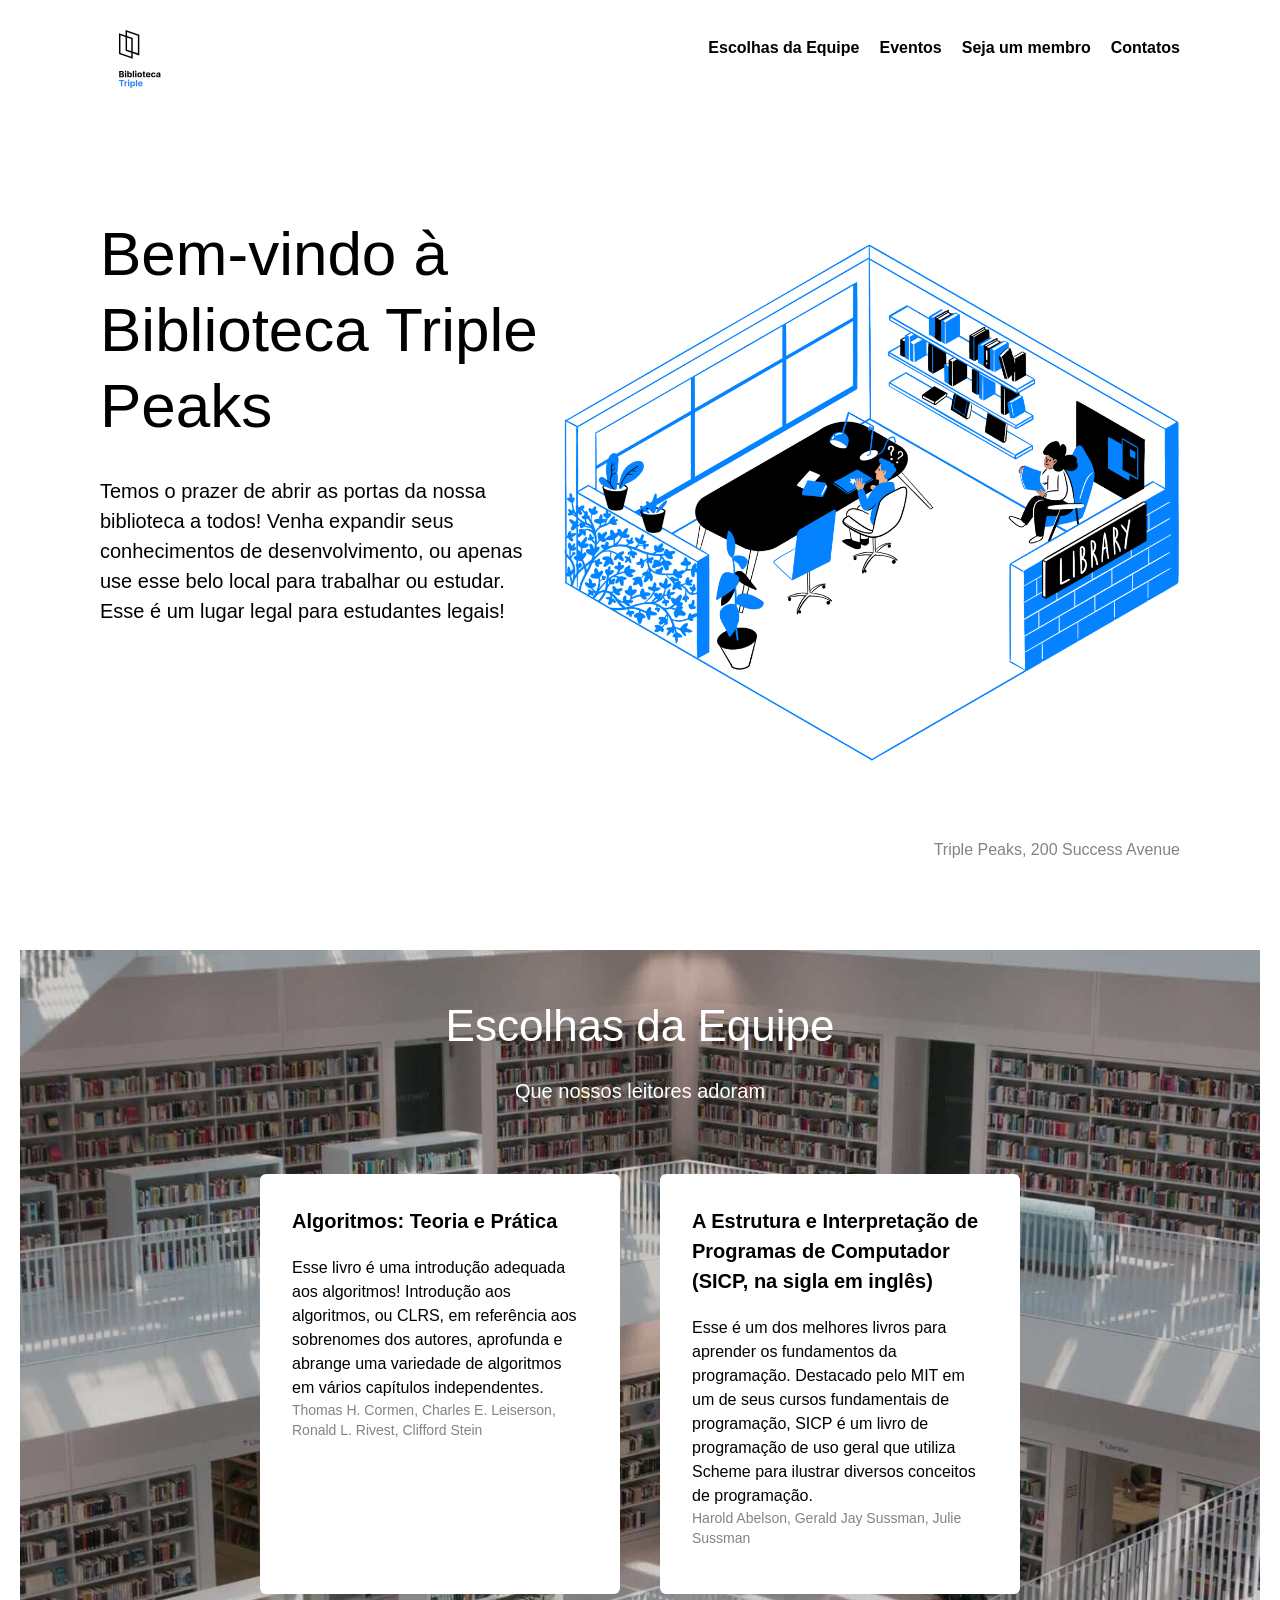
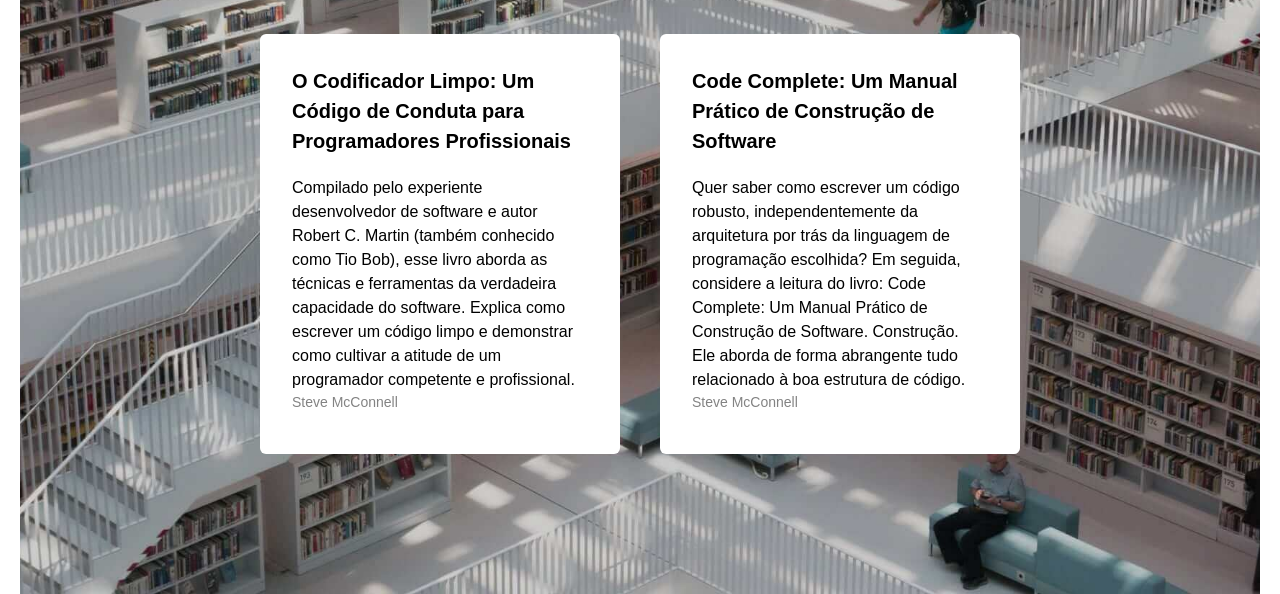
==== index.html @ 68cbc760 "inicia projeto com todos as configurações e arquivos organizados" ====
<!doctype html>
<html lang="pt">
  <head>
    <meta charset="UTF-8" />
    <meta name="viewport" content="width=device-width, initial-scale=1.0" />
    <title>Biblioteca Triple Peaks</title>
    <link rel="shortcut icon" href="favicon.ico" />
    <link rel="stylesheet" href="./vendor/normalize.css" />
    <link rel="stylesheet" href="./styles/style.css" />
  </head>

  <body>
    <div class="page">
      <header class="header">
        <nav class="nav">
          <img
            src="./images/logo.svg"
            alt="Logotipo da Biblioteca Triple Peaks"
            class="nav__logo"
          />
          <ul class="nav__links">
            <li>
              <a class="nav__link" href="#staff">Escolhas da Equipe</a>
            </li>
            <li>
              <a class="nav__link" href="#events">Eventos</a>
            </li>
            <li>
              <a class="nav__link" href="#membership">Seja um membro</a>
            </li>
            <li>
              <a class="nav__link" href="#about">Contatos</a>
            </li>
          </ul>
        </nav>
        <div class="header__content">
          <div>
            <h1 class="header__title">Bem-vindo à Biblioteca Triple Peaks</h1>
            <p class="header__description">
              Temos o prazer de abrir as portas da nossa biblioteca a todos!
              Venha expandir seus conhecimentos de desenvolvimento, ou apenas
              use esse belo local para trabalhar ou estudar. Esse é um lugar
              legal para estudantes legais!
            </p>
          </div>
          <img
            src="./images/inside_the_library.png"
            alt="Ilustração 'Dentro da biblioteca'"
            class="header__image"
          />
        </div>
        <div class="header__footer">
          <p class="header__address">Triple Peaks, 200 Success Avenue</p>
        </div>
      </header>

      <main class="content">
        <section class="staff">
          <h2 class="staff__title">Escolhas da Equipe</h2>
          <p class="staff__subtitle">Que nossos leitores adoram</p>
          <ul class="staff__cards">
            <li class="card">
              <div class="card__content">
                <h3 class="card__title">Algoritmos: Teoria e Prática</h3>
                <p class="card__text">
                  Esse livro é uma introdução adequada aos algoritmos!
                  Introdução aos algoritmos, ou CLRS, em referência aos
                  sobrenomes dos autores, aprofunda e abrange uma variedade de
                  algoritmos em vários capítulos independentes.
                </p>
                <p class="card__footer">
                  Thomas H. Cormen, Charles E. Leiserson, Ronald L. Rivest,
                  Clifford Stein
                </p>
              </div>
            </li>

            <li class="card">
              <div class="card__content">
                <h3 class="card__title">
                  A Estrutura e Interpretação de Programas de Computador (SICP,
                  na sigla em inglês)
                </h3>
                <p class="card__text">
                  Esse é um dos melhores livros para aprender os fundamentos da
                  programação. Destacado pelo MIT em um de seus cursos
                  fundamentais de programação, SICP é um livro de programação de
                  uso geral que utiliza Scheme para ilustrar diversos conceitos
                  de programação.
                </p>
                <p class="card__footer">
                  Harold Abelson, Gerald Jay Sussman, Julie Sussman
                </p>
              </div>
            </li>

            <li class="card">
              <div class="card__content">
                <h3 class="card__title">
                  O Codificador Limpo: Um Código de Conduta para Programadores
                  Profissionais
                </h3>
                <p class="card__text">
                  Compilado pelo experiente desenvolvedor de software e autor
                  Robert C. Martin (também conhecido como Tio Bob), esse livro
                  aborda as técnicas e ferramentas da verdadeira capacidade do
                  software. Explica como escrever um código limpo e demonstrar
                  como cultivar a atitude de um programador competente e
                  profissional.
                </p>
                <p class="card__footer">Steve McConnell</p>
              </div>
            </li>

            <li class="card">
              <div class="card__content">
                <h3 class="card__title">
                  Code Complete: Um Manual Prático de Construção de Software
                </h3>
                <p class="card__text">
                  Quer saber como escrever um código robusto, independentemente
                  da arquitetura por trás da linguagem de programação escolhida?
                  Em seguida, considere a leitura do livro: Code Complete: Um
                  Manual Prático de Construção de Software. Construção. Ele
                  aborda de forma abrangente tudo relacionado à boa estrutura de
                  código.
                </p>
                <p class="card__footer">Steve McConnell</p>
              </div>
            </li>
          </ul>
        </section>
      </main>
    </div>
  </body>
</html>
---- styles/style.css ----
.page {
  max-width: 1600px;
  margin: 0 auto;
  font-family: Arial, sans-serif;
  font-size: 16px;
  line-height: 20px;
  padding: 0 20px;
}
.header {
  display: flex;
  flex-direction: column;
  height: 100vh;
  min-height: 720px;
  padding: 30px 80px 40px;
  position: relative;
  box-sizing: border-box;
}
.nav {
  display: flex;
  justify-content: space-between;
}
.nav__logo {
  width: 80px;
  height: 58px;
}
.nav__links {
  display: flex;
  column-gap: 20px;
  list-style-type: none;
  padding: 0;
  margin: 8px 0 0;
}
.nav__link {
  color: #000000;
  text-decoration: none;
  font-weight: bold;
}
.header__content {
  display: flex;
  justify-content: space-between;
  margin-top: 128px;
}
.header__title {
  font-size: 62px;
  line-height: 76px;
  font-weight: 500;
  margin: 0;
  margin-top: 0;
  margin-bottom: 32px;
  max-width: 635px;
}
.header__description {
  font-size: 20px;
  line-height: 30px;
  margin: 0;
  margin-top: 0;
  max-width: 515px;
}
.header__image {
  max-width: 636px;
  width: 100%;
  height: auto;
  object-fit: contain;
}
.header__footer {
  margin-top: auto;
  width: 100%;
  display: flex;
  align-items: center;
  justify-content: flex-end;
  box-sizing: border-box;
}
.header__link {
  color: #2f80ed;
  text-decoration: none;
}
.header__address {
  margin: 0;
  color: #838383;
}
.staff {
  background-image: url("../images/staff_picks_background.jpg");
  background-position: center 50px;
  background-size: cover;
  background-repeat: no-repeat;
  padding: 100px 0 140px;
}
.staff__title {
  text-align: center;
  font-size: 44px;
  line-height: 52px;
  font-weight: 400;
  margin: 0 0 24px;
  color: #ffffff;
}
.staff__subtitle {
  text-align: center;
  font-size: 20px;
  line-height: 30px;
  font-weight: 400;
  margin: 0;
  color: #ffffff;
}
.staff__cards {
  display: flex;
  flex-wrap: wrap;
  justify-content: center;
  gap: 40px;
  max-width: 760px;
  margin: 68px auto 0;
  list-style-type: none;
  padding: 0;
}
.card {
  background-color: #fff;
  border-radius: 6px;
  padding: 32px 40px 20px 32px;
  box-sizing: border-box;
  width: 360px;
  height: 420px;
  color: #000000;
  display: flex;
  flex-direction: column;
}
.card__content {
  width: 100%;
  height: 100%;
  display: flex;
  flex-direction: column;
}
.card__title {
  font-size: 20px;
  line-height: 30px;
  font-weight: 700;
  margin: 0;
}
.card__text {
  margin: 20px 0 0;
  font-size: 16px;
  line-height: 24px;
}
.card__footer {
  font-size: 14px;
  line-height: 20px;
  color: #838383;
  margin: 0;
}
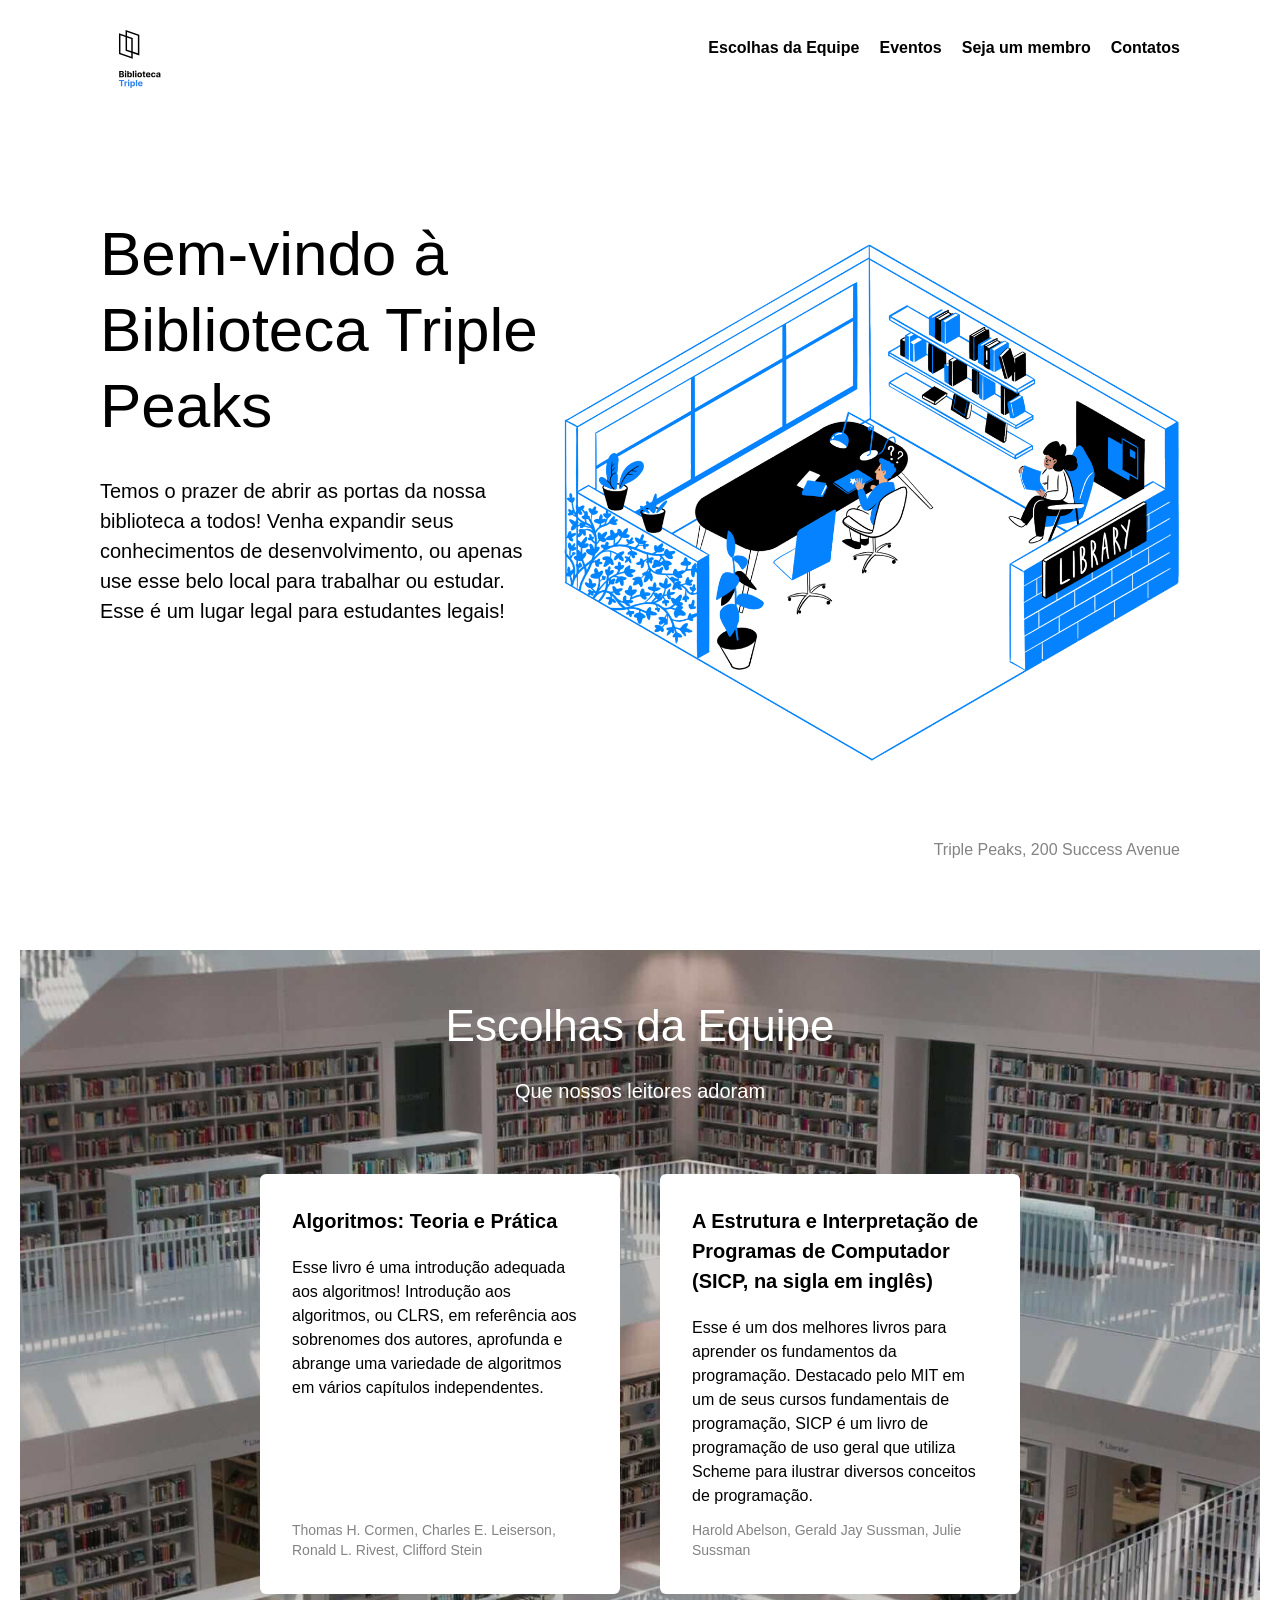
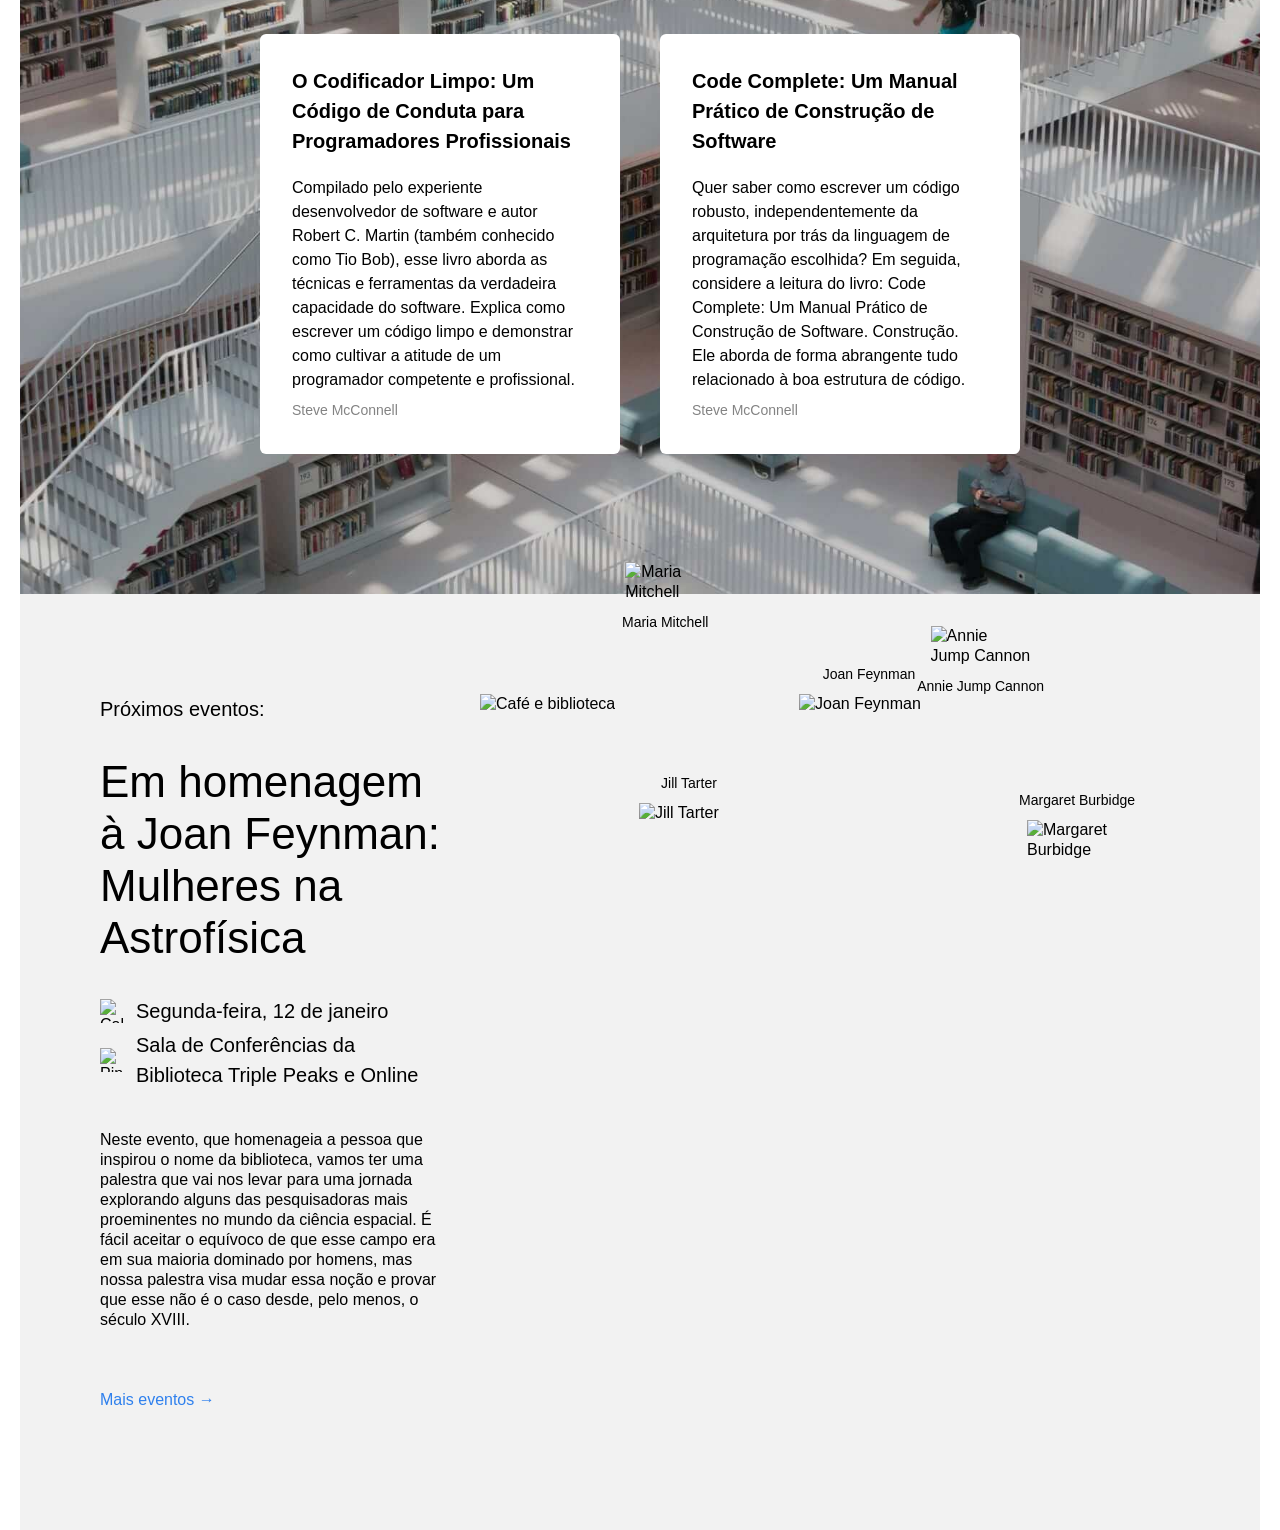
==== commit 2393def0: "Fix: estrutura do html de eventos e ajustes no css dos cartões" ====
--- a/index.html
+++ b/index.html
@@ -55,7 +55,7 @@
       </header>
 
       <main class="content">
-        <section class="staff">
+        <section class="staff" id="staff">
           <h2 class="staff__title">Escolhas da Equipe</h2>
           <p class="staff__subtitle">Que nossos leitores adoram</p>
           <ul class="staff__cards">
@@ -130,6 +130,91 @@
             </li>
           </ul>
         </section>
+        <section class="events" id="events">
+          <div class="events__content">
+            <h2 class="events__heading">Próximos eventos:</h2>
+            <h3 class="events__title">
+              Em homenagem à Joan Feynman: Mulheres na Astrofísica
+            </h3>
+            <div class="event-info events__info-section">
+              <div class="event-info__item">
+                <img
+                  src="./images/icon_calendar.svg"
+                  alt="Calendar icon"
+                  class="event-info__icon"
+                />
+                <p class="event-info__text">Segunda-feira, 12 de janeiro</p>
+              </div>
+              <div class="event-info__item">
+                <img
+                  src="./images/icon_pin.svg"
+                  alt="Pin icon"
+                  class="event-info__icon"
+                />
+                <p class="event-info__text">
+                  Sala de Conferências da Biblioteca Triple Peaks e Online
+                </p>
+              </div>
+            </div>
+            <p class="events__description">
+              Neste evento, que homenageia a pessoa que inspirou o nome da
+              biblioteca, vamos ter uma palestra que vai nos levar para uma
+              jornada explorando alguns das pesquisadoras mais proeminentes no
+              mundo da ciência espacial. É fácil aceitar o equívoco de que esse
+              campo era em sua maioria dominado por homens, mas nossa palestra
+              visa mudar essa noção e provar que esse não é o caso desde, pelo
+              menos, o século XVIII.
+            </p>
+            <a href="#" class="events__more">Mais eventos &rarr;</a>
+          </div>
+          <div class="events__cover">
+            <img
+              src="./images/cafe.png"
+              alt="Café e biblioteca"
+              class="events__image"
+            />
+            <div class="person person_name_feynman">
+              <p class="person__caption">Joan Feynman</p>
+              <img
+                src="./images/person_feynman.png"
+                alt="Joan Feynman"
+                class="person__image person__image_size_l"
+              />
+            </div>
+            <div class="person person_name_burbidge">
+              <p class="person__caption">Margaret Burbidge</p>
+              <img
+                src="./images/person_burbidge.png"
+                alt="Margaret Burbidge"
+                class="person__image person__image_size_m"
+              />
+            </div>
+            <div class="person person_name_cannon">
+              <img
+                src="./images/person_cannon.png"
+                alt="Annie Jump Cannon"
+                class="person__image person__image_size_m"
+              />
+              <p class="person__caption">Annie Jump Cannon</p>
+            </div>
+            <div class="person person_name_mitchell">
+              <img
+                src="./images/person_mitchell.png"
+                alt="Maria Mitchell"
+                class="person__image person__image_size_s"
+              />
+              <p class="person__caption">Maria Mitchell</p>
+            </div>
+            <div class="person person_name_tarter">
+              <p class="person__caption">Jill Tarter</p>
+              <img
+                src="./images/person_tarter.png"
+                alt="Jill Tarter"
+                class="person__image person__image_size_m"
+              />
+            </div>
+          </div>
+        </section>
       </main>
     </div>
   </body>
--- a/styles/style.css
+++ b/styles/style.css
@@ -143,5 +143,134 @@
   font-size: 14px;
   line-height: 20px;
   color: #838383;
-  margin: 0;
-}
+  margin-top: auto;
+}
+.events {
+  padding: 100px 0 120px 80px;
+  display: flex;
+  align-items: flex-start;
+  justify-content: space-between;
+  box-sizing: border-box;
+  background-color: #f2f2f2;
+  gap: 40px;
+}
+
+.events__content {
+  flex-basis: 580px;
+}
+
+.events__heading {
+  font-size: 20px;
+  font-weight: 500;
+  line-height: 30px;
+  margin: 0;
+}
+
+.events__title {
+  font-size: 44px;
+  font-weight: 500;
+  line-height: 52px;
+  margin: 32px 0 0;
+}
+
+.events__info-section {
+  margin-top: 32px;
+}
+
+.event-info__item {
+  display: flex;
+  align-items: center;
+  margin-bottom: 4px;
+  font-weight: 500;
+}
+
+.event-info__icon {
+  background-repeat: no-repeat;
+  background-position: center;
+  margin-right: 12px;
+  width: 24px;
+  height: 24px;
+}
+
+.event-info__text {
+  font-size: 20px;
+  font-weight: 500;
+  line-height: 30px;
+  margin: 0;
+}
+
+.events__description {
+  margin: 40px 0 60px;
+}
+
+.events__more {
+  color: #2f80ed;
+  text-decoration: none;
+}
+
+.events__cover {
+  flex-grow: 1;
+  flex-shrink: 0;
+  flex-basis: 780px;
+  max-width: 780px;
+  position: relative;
+}
+
+.events__image {
+  max-width: 100%;
+}
+
+.person {
+  position: absolute;
+  display: flex;
+  align-items: center;
+  flex-direction: column;
+  gap: 10px;
+}
+
+.person_name_feynman {
+  top: -30px;
+  left: 319px;
+}
+
+.person_name_burbidge {
+  top: 96px;
+  right: 125px;
+}
+
+.person_name_cannon {
+  bottom: 18px;
+  right: 216px;
+}
+
+.person_name_mitchell {
+  bottom: 82px;
+  left: 142px;
+}
+
+.person_name_tarter {
+  top: 79px;
+  left: 159px;
+}
+
+.person__image {
+  max-width: 100%;
+}
+
+.person__image_size_l {
+  width: 140px;
+}
+
+.person__image_size_m {
+  width: 100px;
+}
+
+.person__image_size_s {
+  width: 80px;
+}
+
+.person__caption {
+  text-align: center;
+  font-size: 14px;
+  margin: 0;
+}
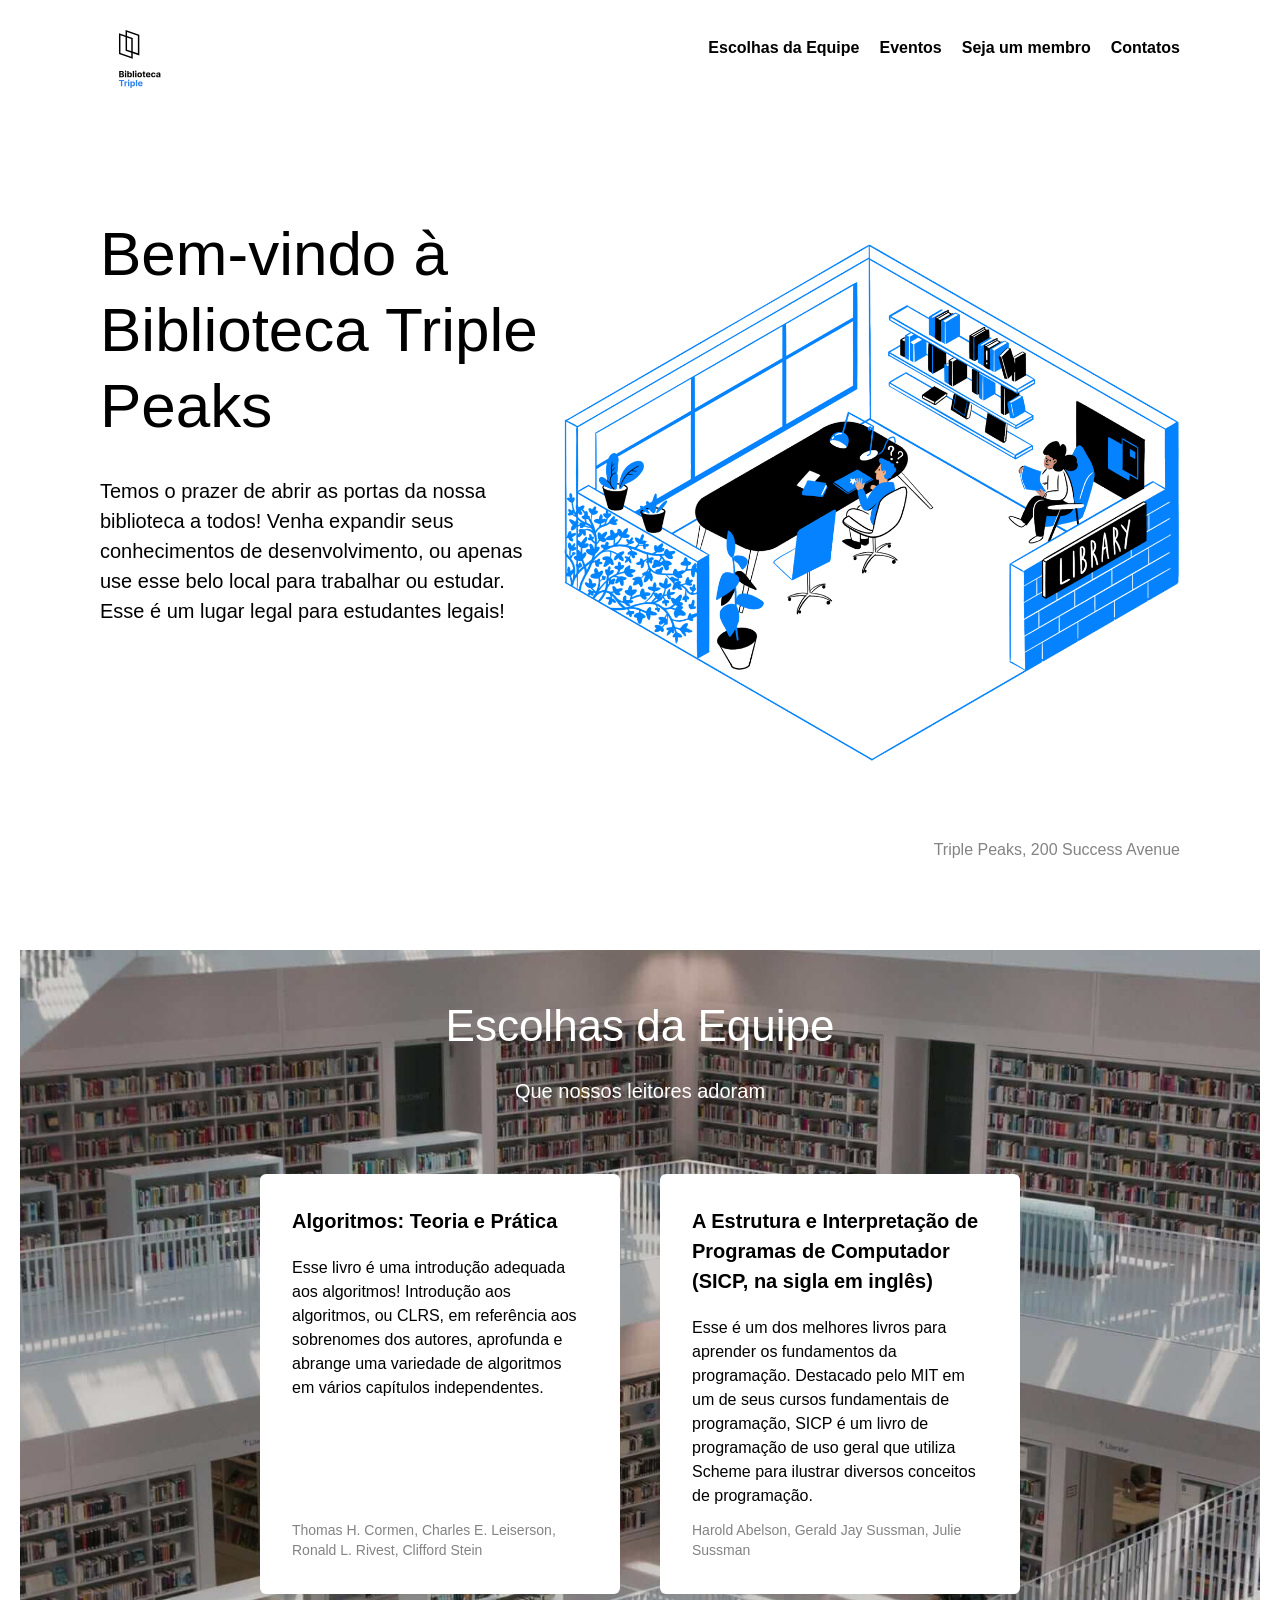
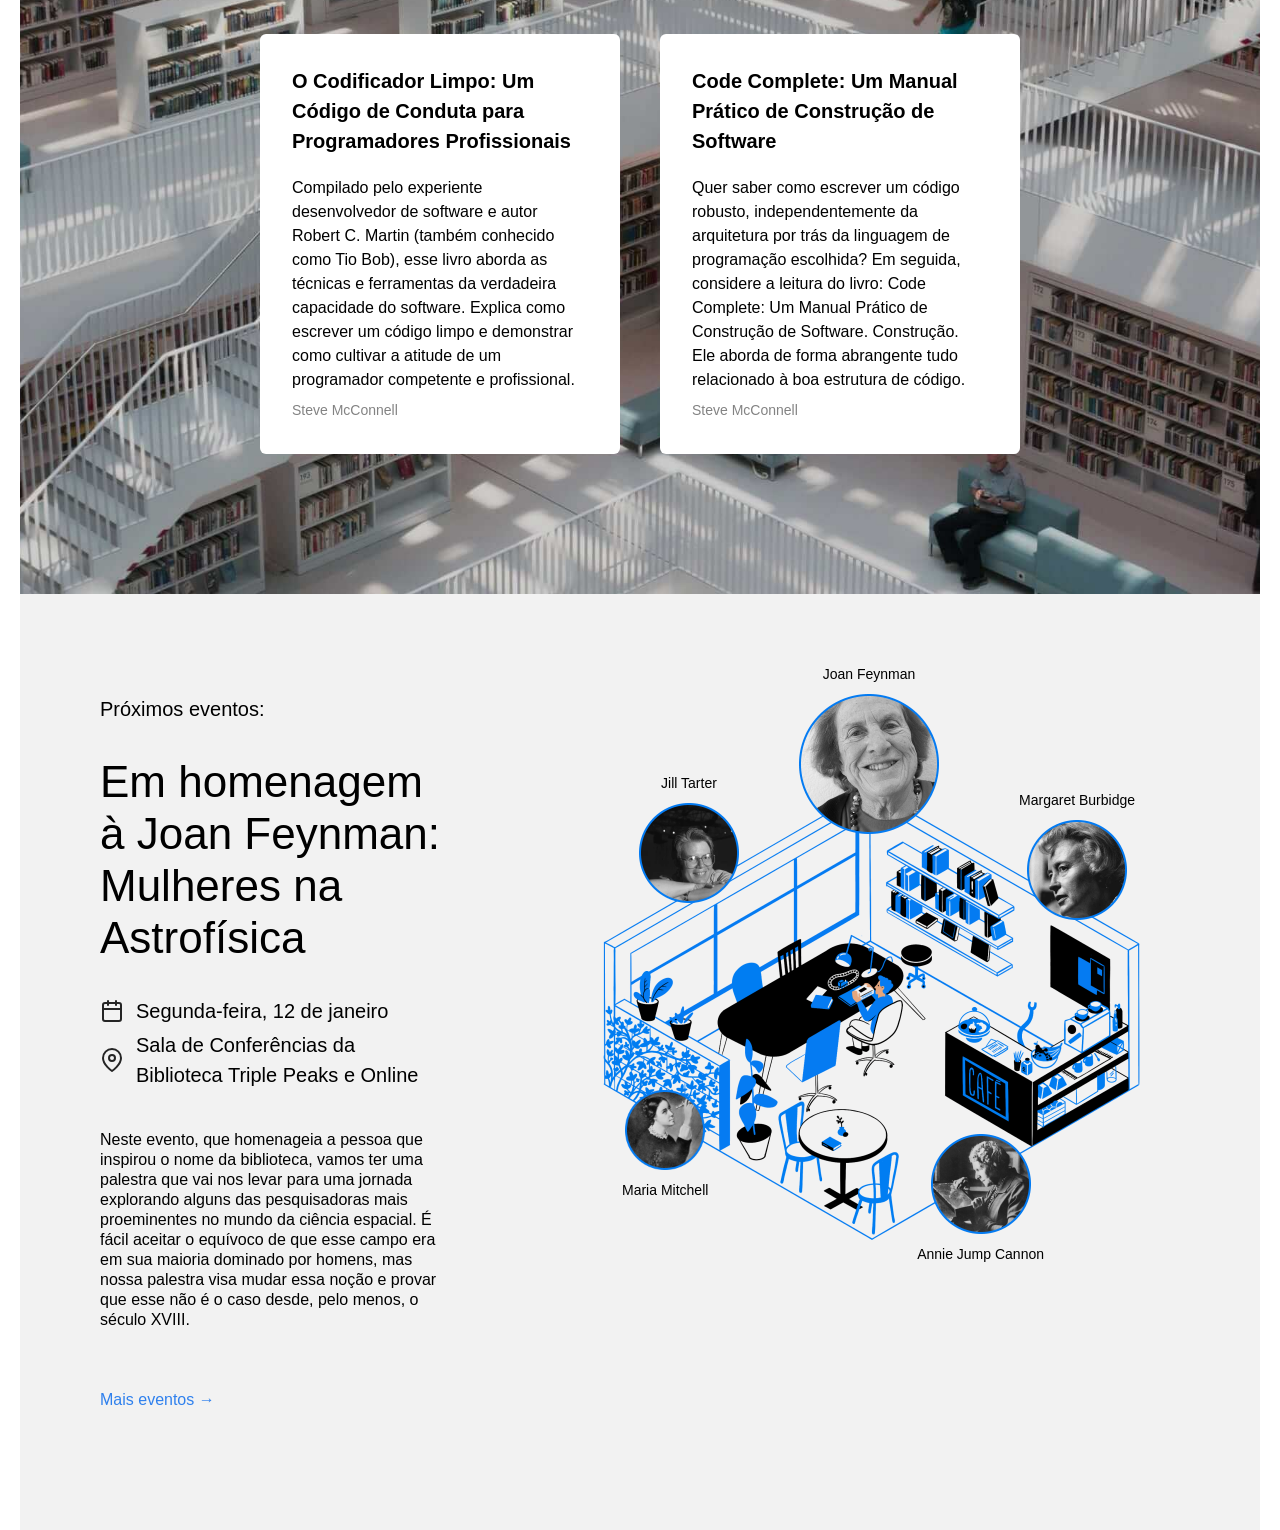
==== commit 10d2a259: "Fix padronizar ordem do html e inverte ordem visual das cientistas via css" ====
--- a/index.html
+++ b/index.html
@@ -130,6 +130,7 @@
             </li>
           </ul>
         </section>
+
         <section class="events" id="events">
           <div class="events__content">
             <h2 class="events__heading">Próximos eventos:</h2>
@@ -190,20 +191,20 @@
               />
             </div>
             <div class="person person_name_cannon">
+              <p class="person__caption">Annie Jump Cannon</p>
               <img
                 src="./images/person_cannon.png"
                 alt="Annie Jump Cannon"
                 class="person__image person__image_size_m"
               />
-              <p class="person__caption">Annie Jump Cannon</p>
             </div>
             <div class="person person_name_mitchell">
+              <p class="person__caption">Maria Mitchell</p>
               <img
                 src="./images/person_mitchell.png"
                 alt="Maria Mitchell"
                 class="person__image person__image_size_s"
               />
-              <p class="person__caption">Maria Mitchell</p>
             </div>
             <div class="person person_name_tarter">
               <p class="person__caption">Jill Tarter</p>
--- a/styles/style.css
+++ b/styles/style.css
@@ -241,11 +241,13 @@
 .person_name_cannon {
   bottom: 18px;
   right: 216px;
+  flex-direction: column-reverse;
 }
 
 .person_name_mitchell {
   bottom: 82px;
   left: 142px;
+  flex-direction: column-reverse;
 }
 
 .person_name_tarter {
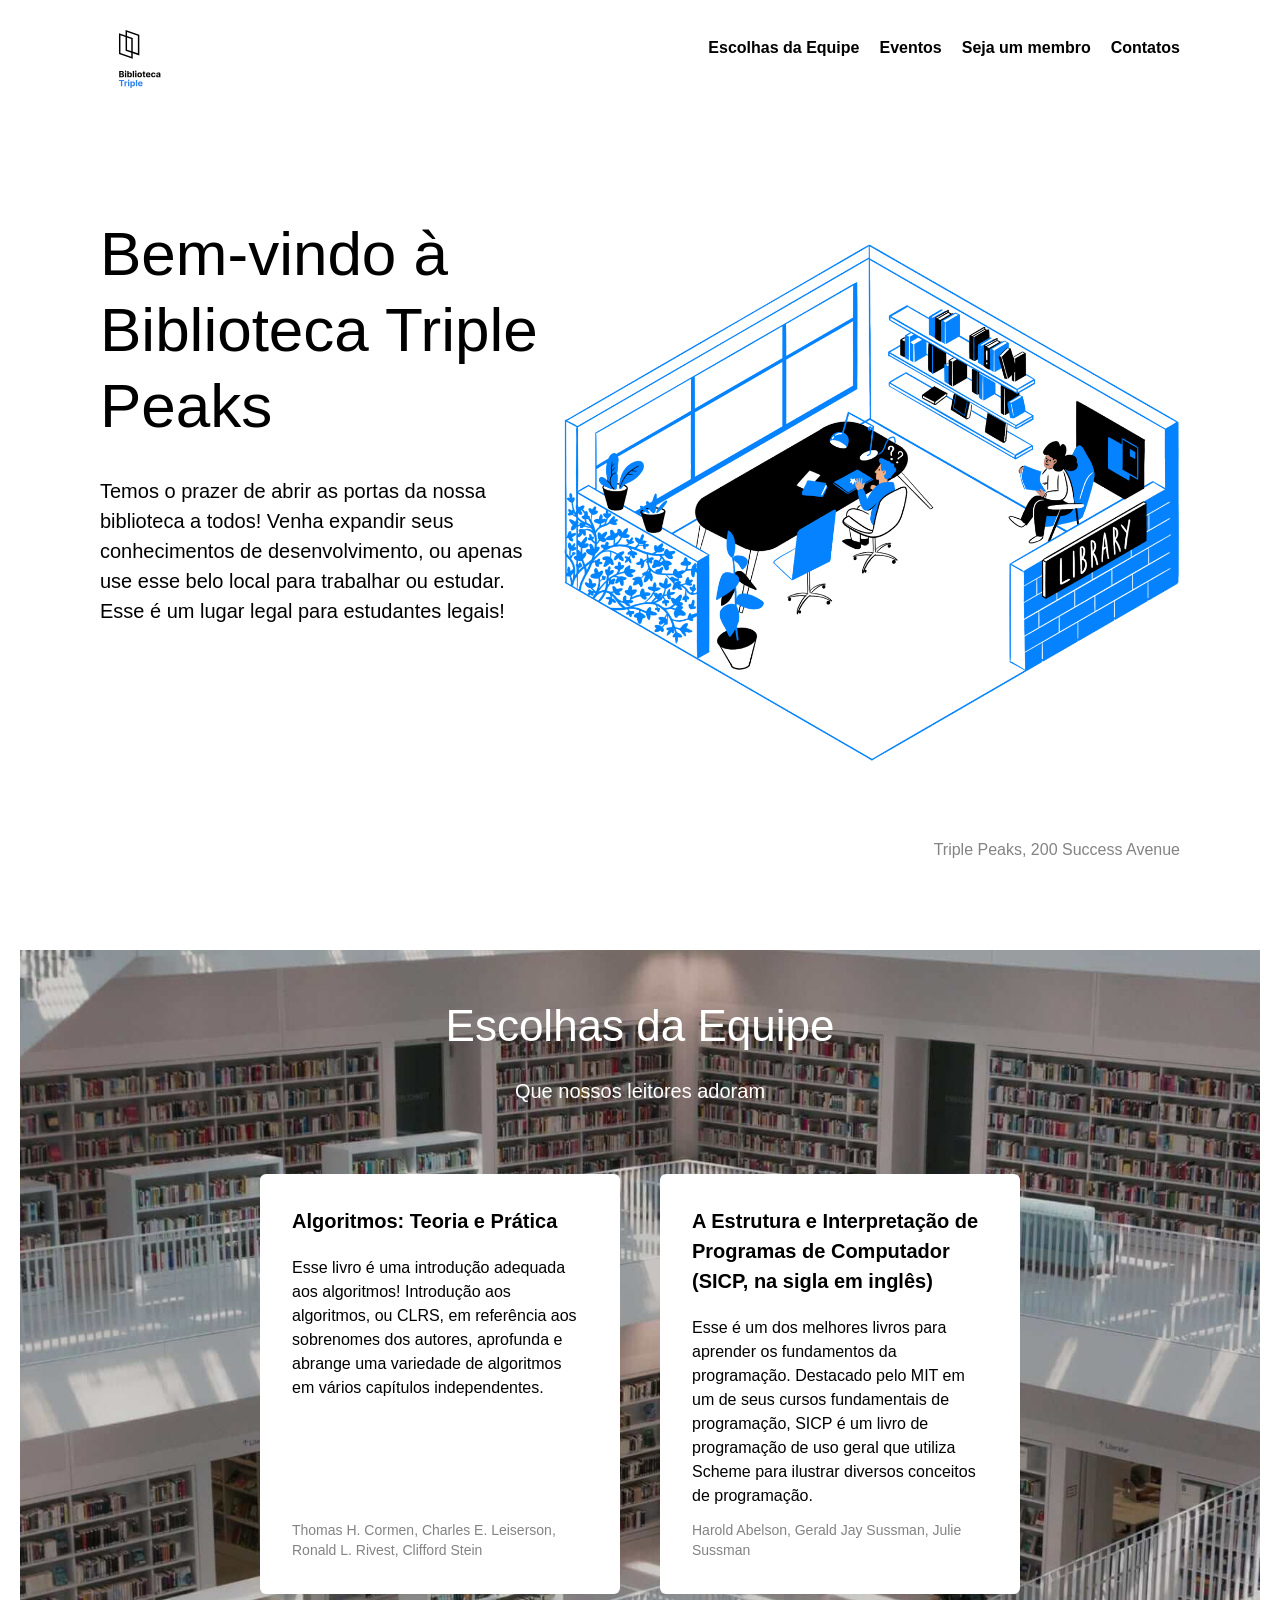
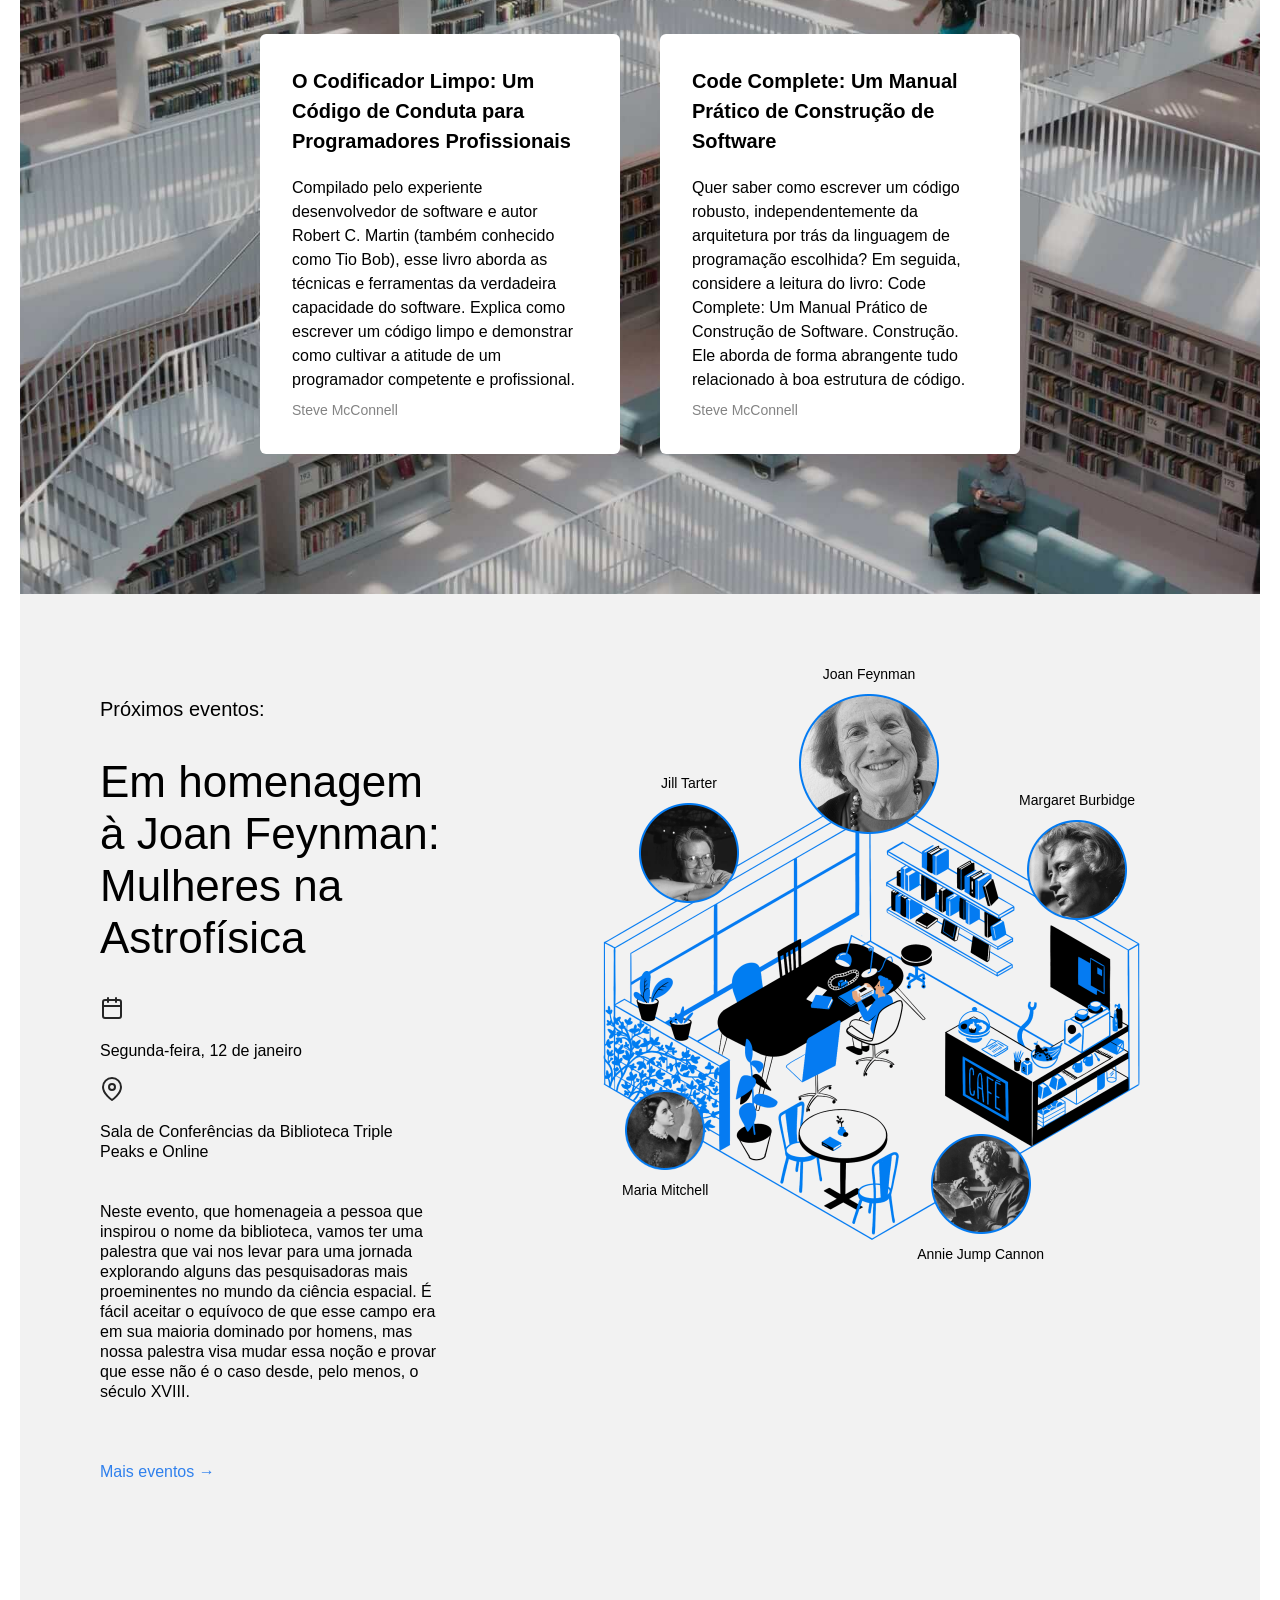
==== commit 960d780c: "corrige estrutura HTML e classes person" ====
--- a/index.html
+++ b/index.html
@@ -137,22 +137,22 @@
             <h3 class="events__title">
               Em homenagem à Joan Feynman: Mulheres na Astrofísica
             </h3>
-            <div class="event-info events__info-section">
-              <div class="event-info__item">
+            <div class="events-info events__info-section">
+              <div class="events-info__item">
                 <img
                   src="./images/icon_calendar.svg"
                   alt="Calendar icon"
-                  class="event-info__icon"
+                  class="events-info__icon"
                 />
-                <p class="event-info__text">Segunda-feira, 12 de janeiro</p>
-              </div>
-              <div class="event-info__item">
+                <p class="events-info__text">Segunda-feira, 12 de janeiro</p>
+              </div>
+              <div class="events-info__item">
                 <img
                   src="./images/icon_pin.svg"
                   alt="Pin icon"
-                  class="event-info__icon"
+                  class="events-info__icon"
                 />
-                <p class="event-info__text">
+                <p class="events-info__text">
                   Sala de Conferências da Biblioteca Triple Peaks e Online
                 </p>
               </div>
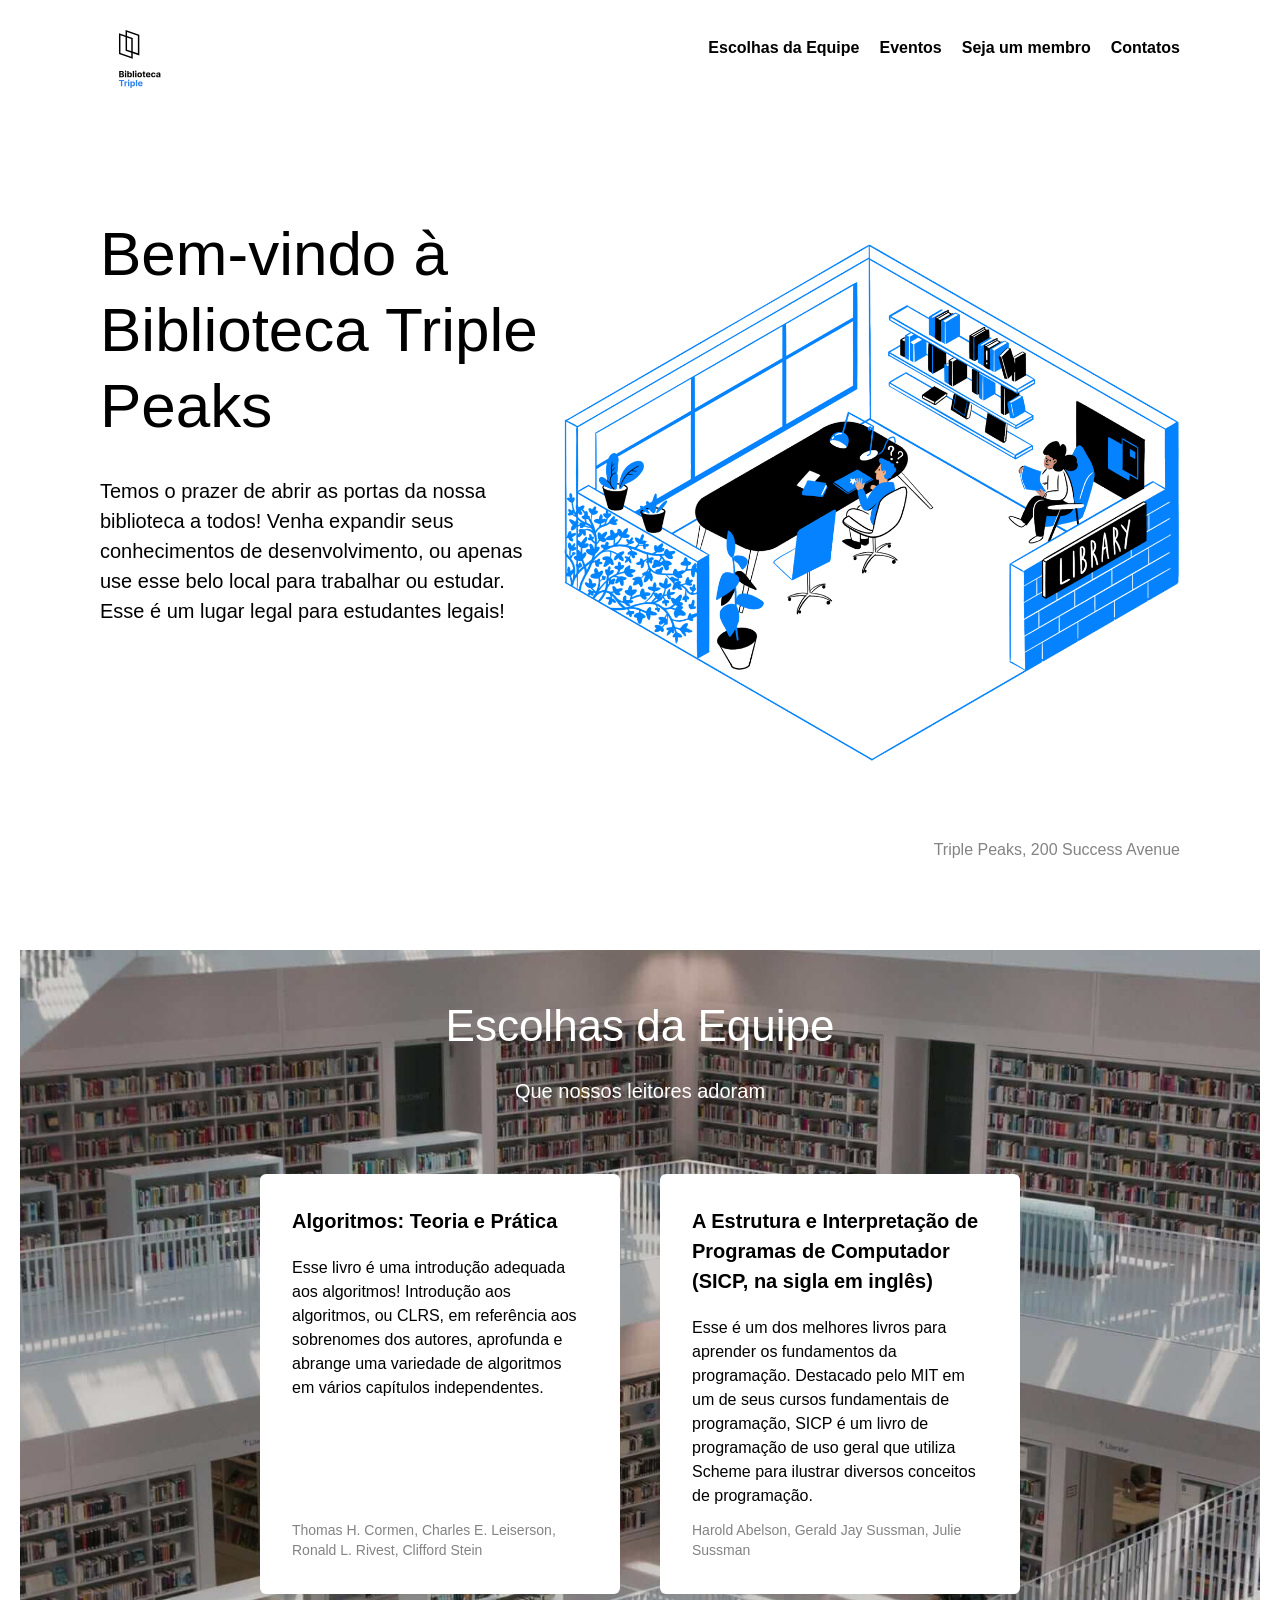
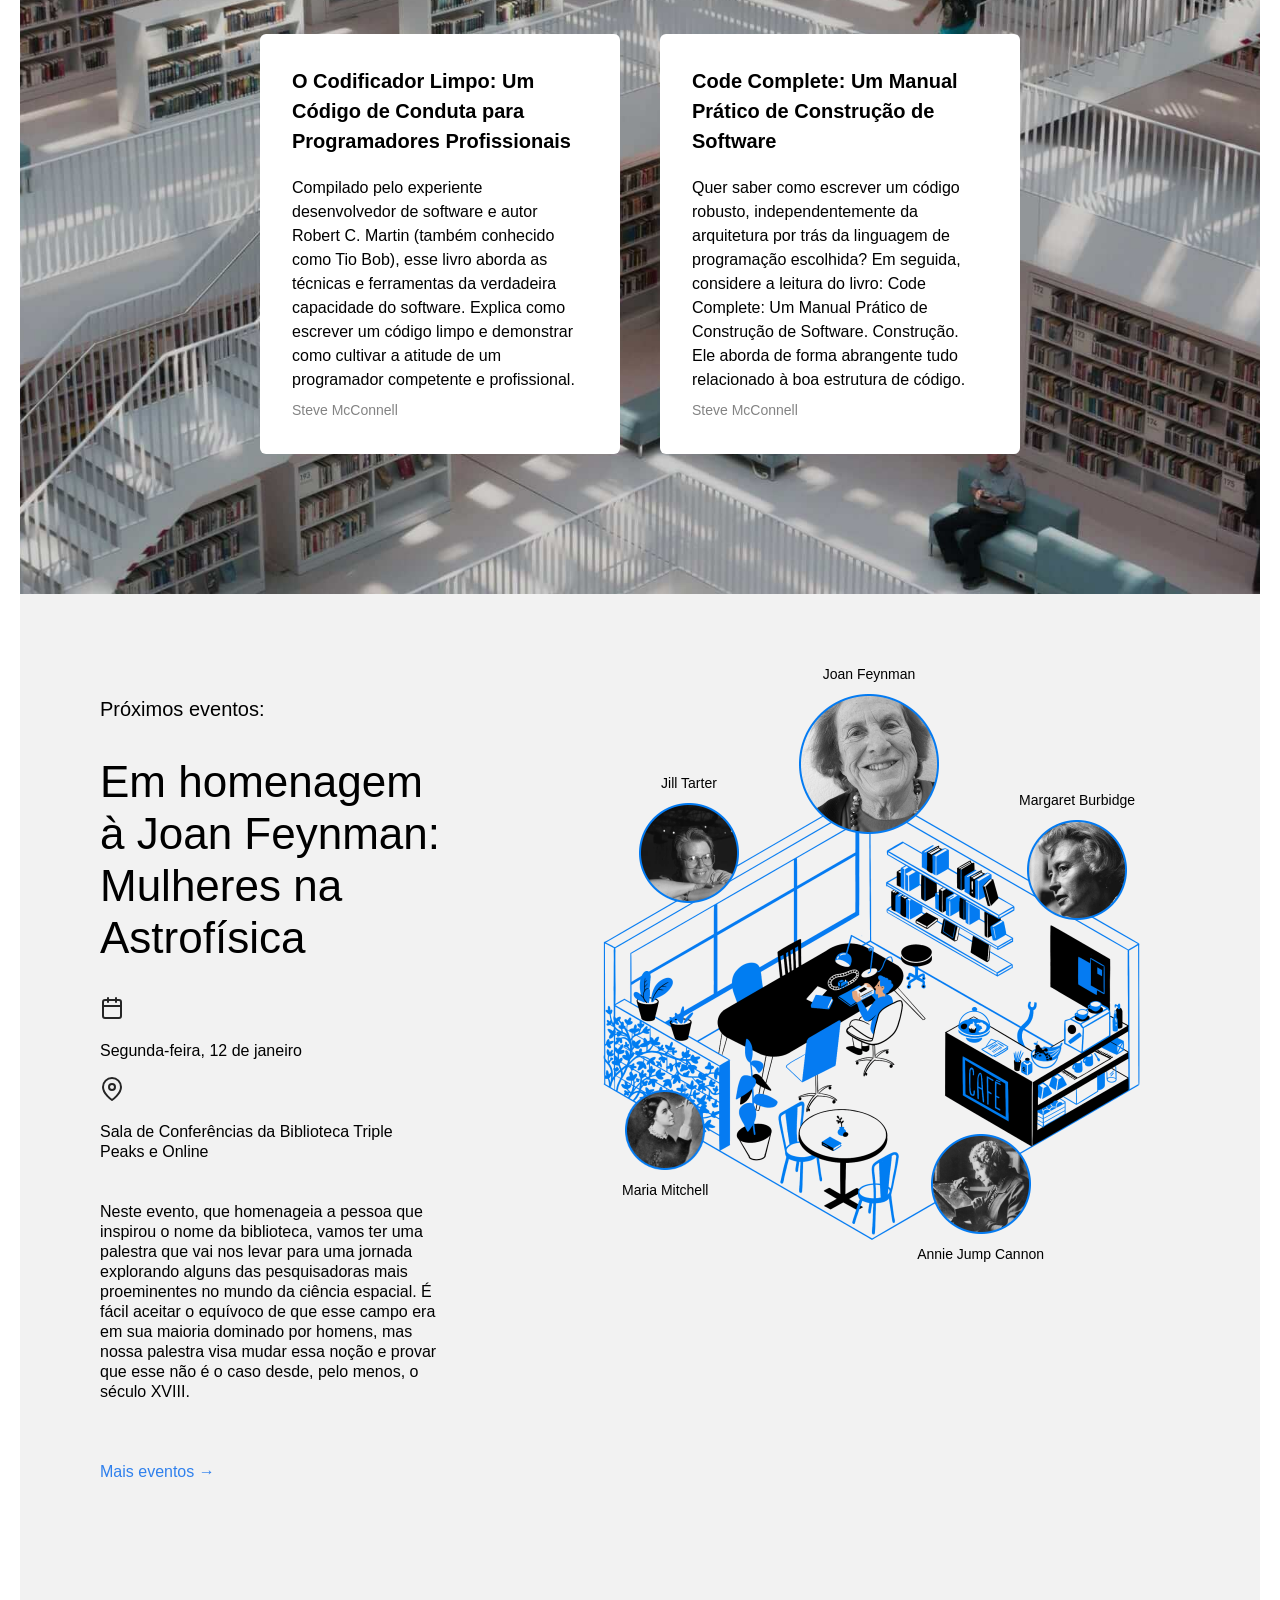
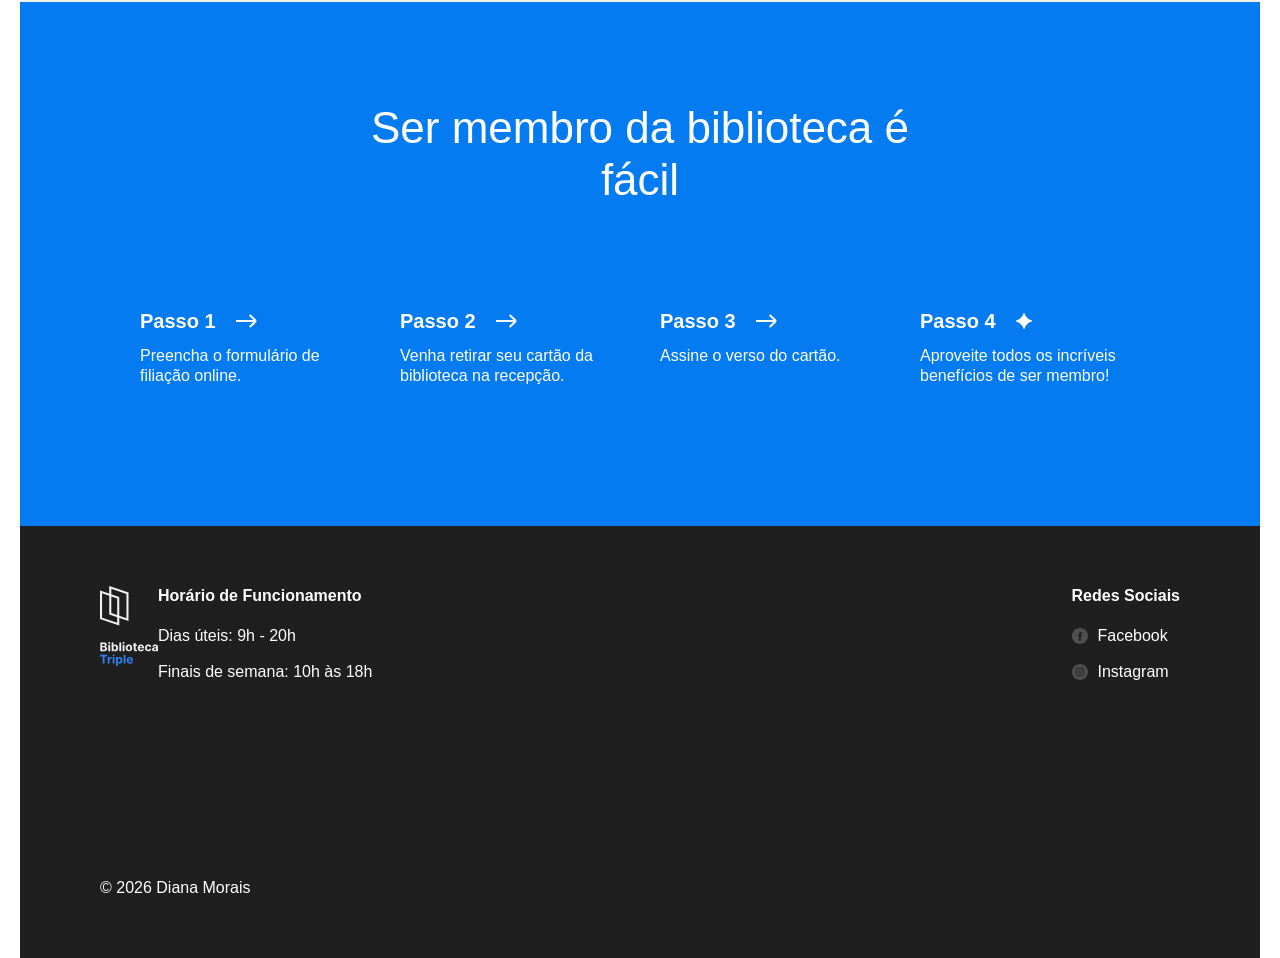
==== commit 3ebddaab: "finaliza projeto biblioteca" ====
--- a/index.html
+++ b/index.html
@@ -216,7 +216,112 @@
             </div>
           </div>
         </section>
+        <section class="membership" id="membership">
+          <h2 class="membership__title">Ser membro da biblioteca é fácil</h2>
+          <ul class="membership__steps">
+            <li class="step">
+              <h3 class="step__title">
+                Passo 1
+                <img
+                  src="./images/icon_step_forward.svg"
+                  alt="icon forward"
+                  class="step__icon"
+                />
+              </h3>
+              <p class="step__description">
+                Preencha o formulário de filiação online.
+              </p>
+            </li>
+            <li class="step">
+              <h3 class="step__title">
+                Passo 2
+                <img
+                  src="./images/icon_step_forward.svg"
+                  alt="icon forward"
+                  class="step__icon"
+                />
+              </h3>
+              <p class="step__description">
+                Venha retirar seu cartão da biblioteca na recepção.
+              </p>
+            </li>
+            <li class="step">
+              <h3 class="step__title">
+                Passo 3
+                <img
+                  src="./images/icon_step_forward.svg"
+                  alt="icon forward"
+                  class="step__icon"
+                />
+              </h3>
+              <p class="step__description">Assine o verso do cartão.</p>
+            </li>
+            <li class="step">
+              <h3 class="step__title">
+                Passo 4
+                <img
+                  src="./images/icon_step_finish.svg"
+                  alt="icon finish"
+                  class="step__icon"
+                />
+              </h3>
+              <p class="step__description">
+                Aproveite todos os incríveis benefícios de ser membro!
+              </p>
+            </li>
+          </ul>
+        </section>
       </main>
+      <footer class="footer" id="footer">
+        <div class="footer__columns">
+          <div class="footer__column">
+            <img
+              src="./images/logo_white.svg"
+              alt="Logo Triple Biblioteca"
+              class="footer__logo"
+            />
+          </div>
+
+          <div class="footer__column footer__column_content_hours">
+            <h3 class="footer__column-heading">Horário de Funcionamento</h3>
+
+            <ul class="footer__list">
+              <li class="footer__list-item">Dias úteis: 9h - 20h</li>
+
+              <li class="footer__list-item">Finais de semana: 10h às 18h</li>
+            </ul>
+          </div>
+
+          <div class="footer__column footer__column_content_social">
+            <h3 class="footer__column-heading">Redes Sociais</h3>
+
+            <ul class="footer__list">
+              <li class="footer__list-item">
+                <a href="#" class="footer__column-link">
+                  <img
+                    src="./images/facebook_white.svg"
+                    alt="Facebook"
+                    class="footer__social-icon"
+                  />
+                  Facebook
+                </a>
+              </li>
+
+              <li class="footer__list-item">
+                <a href="#" class="footer__column-link">
+                  <img
+                    src="./images/instagram_white.svg"
+                    alt="Instagram"
+                    class="footer__social-icon"
+                  />
+                  Instagram
+                </a>
+              </li>
+            </ul>
+          </div>
+        </div>
+        <p class="footer__copyright">© 2026 Diana Morais</p>
+      </footer>
     </div>
   </body>
 </html>
--- a/styles/style.css
+++ b/styles/style.css
@@ -276,3 +276,116 @@
   font-size: 14px;
   margin: 0;
 }
+
+.membership {
+  padding: 100px 0 140px;
+  background-color: #057bf2;
+  color: #ffffff;
+}
+
+.membership__title {
+  max-width: 574px;
+  margin: 0 auto;
+  text-align: center;
+  font-size: 44px;
+  font-weight: 500;
+  line-height: 52px;
+}
+
+.membership__steps {
+  list-style-type: none;
+  padding: 0;
+  margin: 100px 0 0;
+  display: flex;
+  justify-content: center;
+  gap: 40px;
+}
+
+.step {
+  flex-basis: 220px;
+}
+
+.step__title {
+  margin: 0;
+  font-size: 20px;
+  line-height: 30px;
+  font-weight: 700;
+  display: flex;
+  align-items: center;
+}
+
+.step__icon {
+  margin-left: 20px;
+}
+
+.step__description {
+  margin: 10px 0 0;
+}
+
+.footer {
+  box-sizing: border-box;
+  background-color: #1f1f1f;
+  color: #ffffff;
+  padding: 60px 80px;
+}
+
+.footer__columns {
+  display: flex;
+  justify-content: space-between;
+}
+
+.footer__column_content_hours {
+  margin-right: 80px;
+}
+
+.footer__column_content_social {
+  margin-left: auto;
+}
+
+.footer__logo {
+  width: 58px;
+  height: 80px;
+}
+
+.footer__column-heading {
+  margin: 0 0 20px;
+  font-size: 16px;
+  line-height: 20px;
+}
+
+.footer__list {
+  list-style-type: none;
+  padding: 0;
+  margin: 0;
+}
+
+.footer__list-item {
+  margin-bottom: 16px;
+  font-size: 16px;
+  line-height: 20px;
+}
+
+.footer__column-link {
+  color: white;
+  text-decoration: none;
+  display: flex;
+  align-items: center;
+  gap: 10px;
+  text-decoration: none;
+}
+
+.footer__social-icon {
+  width: 16px;
+  height: 16px;
+}
+
+.footer__copyright {
+  margin: 180px 0 0;
+  font-size: 16px;
+  line-height: 20px;
+}
+
+.footer__column {
+  display: flex;
+  flex-direction: column;
+}
